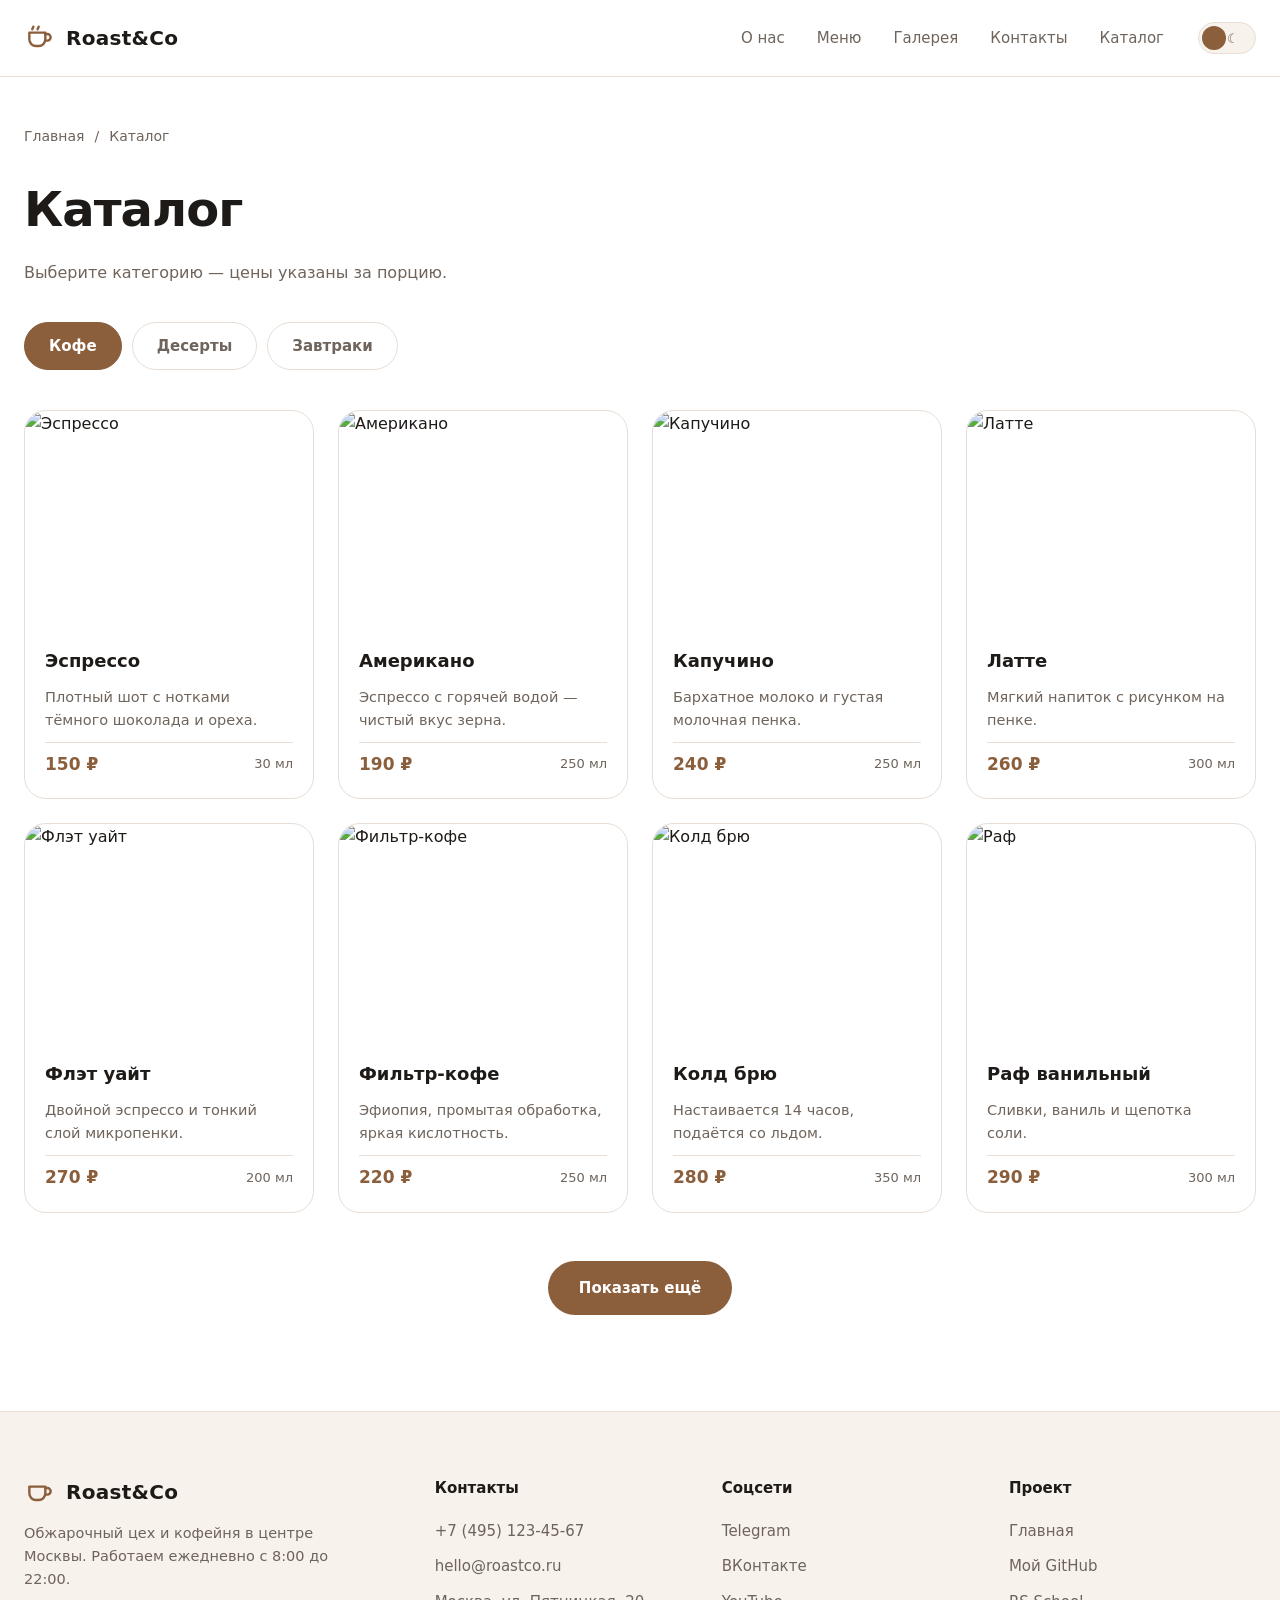
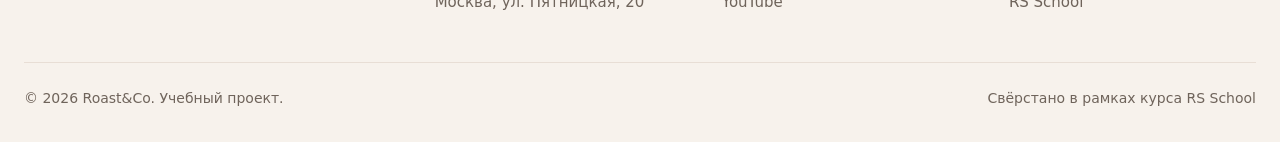
==== catalog.html @ 6091b31b "feat: add catalog" ====
<!DOCTYPE html>
<html lang="en">
<html lang="ru" data-theme="light">
<head>
  <meta charset="UTF-8">
  <meta name="viewport" content="width=device-width, initial-scale=1">
  <title>Каталог — Roast&amp;Co</title>
  <meta name="description" content="Каталог кофейни Roast&Co: кофе, десерты и завтраки.">
  <link rel="icon" type="image/svg+xml" href="images/favicon.svg">

  <script>
    (function () {
      try {
        var stored = localStorage.getItem('theme');
        var theme = stored || (window.matchMedia('(prefers-color-scheme: dark)').matches ? 'dark' : 'light');
        document.documentElement.setAttribute('data-theme', theme);
      } catch (e) {}
    })();
  </script>

  <link rel="stylesheet" href="style.css">
</head>
<body>
    <a class="skip-link" href="#main">Перейти к содержимому</a>
    <header class="header">
  <div class="container header__inner">
    <a class="logo" href="index.html" aria-label="Roast&Co — на главную">
      <svg class="logo__mark" viewBox="0 0 24 24" fill="none" stroke="currentColor"
           stroke-width="1.8" stroke-linecap="round" stroke-linejoin="round" aria-hidden="true">
        <path d="M4 8h12v5a5 5 0 0 1-5 5H9a5 5 0 0 1-5-5V8Z"/>
        <path d="M16 9h1.5a2.5 2.5 0 0 1 0 5H16"/>
        <path d="M7 3.5c0 .8-.8 1.2-.8 2M11 3.5c0 .8-.8 1.2-.8 2"/>
      </svg>
      <span class="logo__text">Roast&amp;Co</span>
    </a>

    <nav class="nav" aria-label="Основная навигация">
      <ul class="nav__list">
        <li><a class="nav__link" href="index.html#about">О нас</a></li>
        <li><a class="nav__link" href="index.html#menu">Меню</a></li>
        <li><a class="nav__link" href="index.html#gallery">Галерея</a></li>
        <li><a class="nav__link" href="index.html#contacts">Контакты</a></li>
        <li><a class="nav__link" href="catalog.html">Каталог</a></li>
      </ul>
    </nav>

    <button class="theme-toggle" type="button" data-theme-toggle aria-pressed="false" aria-label="Переключить тему">
      <span class="theme-toggle__icon" aria-hidden="true">☀</span>
      <span class="theme-toggle__icon" aria-hidden="true">☾</span>
      <span class="theme-toggle__thumb" aria-hidden="true"></span>
    </button>

    <button class="burger" type="button" aria-label="Открыть меню"
            aria-expanded="false" aria-controls="mobile-menu" data-burger>
      <span></span><span></span><span></span>
    </button>
  </div>
</header>

<main id="main" class="catalog">
  <div class="container">
    <nav class="breadcrumbs" aria-label="Хлебные крошки">
      <a href="index.html">Главная</a>
      <span aria-hidden="true">/</span>
      <span>Каталог</span>
    </nav>

    <h1 class="page-title">Каталог</h1>
    <p class="page-subtitle">Выберите категорию — цены указаны за порцию.</p>
    <div class="tabs" role="tablist" aria-label="Категории товаров">
      <button class="tab is-active" type="button" role="tab" aria-selected="true" data-category="coffee">Кофе</button>
      <button class="tab" type="button" role="tab" aria-selected="false" data-category="desserts">Десерты</button>
      <button class="tab" type="button" role="tab" aria-selected="false" data-category="breakfast">Завтраки</button>
    </div>
    <ul class="cards" data-cards>
      <li class="cards__item">
        <article class="card">
          <div class="card__media"><img src="https://placehold.co/600x450/8b5e3c/ffffff?text=Espresso" alt="Эспрессо" width="600" height="450"></div>
          <div class="card__body">
            <h2 class="card__title">Эспрессо</h2>
            <p class="card__text">Плотный шот с нотками тёмного шоколада и ореха.</p>
            <p class="card__meta"><span class="card__price">150 ₽</span><span class="card__tag">30 мл</span></p>
          </div>
        </article>
      </li>
      <li class="cards__item">
        <article class="card">
          <div class="card__media"><img src="https://placehold.co/600x450/6f4a2f/ffffff?text=Americano" alt="Американо" width="600" height="450"></div>
          <div class="card__body">
            <h2 class="card__title">Американо</h2>
            <p class="card__text">Эспрессо с горячей водой — чистый вкус зерна.</p>
            <p class="card__meta"><span class="card__price">190 ₽</span><span class="card__tag">250 мл</span></p>
          </div>
        </article>
      </li>
      <li class="cards__item">
        <article class="card">
          <div class="card__media"><img src="https://placehold.co/600x450/a97c50/ffffff?text=Cappuccino" alt="Капучино" width="600" height="450"></div>
          <div class="card__body">
            <h2 class="card__title">Капучино</h2>
            <p class="card__text">Бархатное молоко и густая молочная пенка.</p>
            <p class="card__meta"><span class="card__price">240 ₽</span><span class="card__tag">250 мл</span></p>
          </div>
        </article>
      </li>
      <li class="cards__item">
        <article class="card">
          <div class="card__media"><img src="https://placehold.co/600x450/5c4033/ffffff?text=Latte" alt="Латте" width="600" height="450"></div>
          <div class="card__body">
            <h2 class="card__title">Латте</h2>
            <p class="card__text">Мягкий напиток с рисунком на пенке.</p>
            <p class="card__meta"><span class="card__price">260 ₽</span><span class="card__tag">300 мл</span></p>
          </div>
        </article>
      </li>
      <li class="cards__item">
        <article class="card">
          <div class="card__media"><img src="https://placehold.co/600x450/c98b5e/ffffff?text=Flat+White" alt="Флэт уайт" width="600" height="450"></div>
          <div class="card__body">
            <h2 class="card__title">Флэт уайт</h2>
            <p class="card__text">Двойной эспрессо и тонкий слой микропенки.</p>
            <p class="card__meta"><span class="card__price">270 ₽</span><span class="card__tag">200 мл</span></p>
          </div>
        </article>
      </li>
      <li class="cards__item">
        <article class="card">
          <div class="card__media"><img src="https://placehold.co/600x450/7b4b2a/ffffff?text=Filter" alt="Фильтр-кофе" width="600" height="450"></div>
          <div class="card__body">
            <h2 class="card__title">Фильтр-кофе</h2>
            <p class="card__text">Эфиопия, промытая обработка, яркая кислотность.</p>
            <p class="card__meta"><span class="card__price">220 ₽</span><span class="card__tag">250 мл</span></p>
          </div>
        </article>
      </li>
      <li class="cards__item">
        <article class="card">
          <div class="card__media"><img src="https://placehold.co/600x450/4a3427/ffffff?text=Cold+Brew" alt="Колд брю" width="600" height="450"></div>
          <div class="card__body">
            <h2 class="card__title">Колд брю</h2>
            <p class="card__text">Настаивается 14 часов, подаётся со льдом.</p>
            <p class="card__meta"><span class="card__price">280 ₽</span><span class="card__tag">350 мл</span></p>
          </div>
        </article>
      </li>
      <li class="cards__item">
        <article class="card">
          <div class="card__media"><img src="https://placehold.co/600x450/b08968/ffffff?text=Raf" alt="Раф" width="600" height="450"></div>
          <div class="card__body">
            <h2 class="card__title">Раф ванильный</h2>
            <p class="card__text">Сливки, ваниль и щепотка соли.</p>
            <p class="card__meta"><span class="card__price">290 ₽</span><span class="card__tag">300 мл</span></p>
          </div>
        </article>
      </li>
      <li class="cards__item is-hidden">
        <article class="card">
          <div class="card__media"><img src="https://placehold.co/600x450/6b4226/ffffff?text=Mocha" alt="Мокка" width="600" height="450"></div>
          <div class="card__body">
            <h2 class="card__title">Мокка</h2>
            <p class="card__text">Эспрессо, шоколад и молоко.</p>
            <p class="card__meta"><span class="card__price">300 ₽</span><span class="card__tag">350 мл</span></p>
          </div>
        </article>
      </li>
      <li class="cards__item is-hidden">
        <article class="card">
          <div class="card__media"><img src="https://placehold.co/600x450/916a45/ffffff?text=Cocoa" alt="Какао" width="600" height="450"></div>
          <div class="card__body">
            <h2 class="card__title">Какао на молоке</h2>
            <p class="card__text">Бельгийский шоколад и взбитое молоко.</p>
            <p class="card__meta"><span class="card__price">230 ₽</span><span class="card__tag">300 мл</span></p>
          </div>
        </article>
      </li>
      <li class="cards__item is-hidden">
        <article class="card">
          <div class="card__media"><img src="https://placehold.co/600x450/3f2d21/ffffff?text=Espresso+Tonic" alt="Эспрессо-тоник" width="600" height="450"></div>
          <div class="card__body">
            <h2 class="card__title">Эспрессо-тоник</h2>
            <p class="card__text">Освежающий напиток с цитрусом и тоником.</p>
            <p class="card__meta"><span class="card__price">290 ₽</span><span class="card__tag">350 мл</span></p>
          </div>
        </article>
      </li>
      <li class="cards__item is-hidden">
        <article class="card">
          <div class="card__media"><img src="https://placehold.co/600x450/8d6a4f/ffffff?text=Bean+250g" alt="Зерно на 250 г" width="600" height="450"></div>
          <div class="card__body">
            <h2 class="card__title">Зерно в зёрнах, 250 г</h2>
            <p class="card__text">Бленд для эспрессо: Бразилия + Колумбия.</p>
            <p class="card__meta"><span class="card__price">750 ₽</span><span class="card__tag">250 г</span></p>
          </div>
        </article>
      </li>
    </ul>

    <div class="cards__more">
      <button class="btn btn--primary" type="button" data-show-more>Показать ещё</button>
    </div>
  </div>
</main>
<footer class="footer" id="contacts">
  <div class="container">
    <div class="footer__grid">
      <div class="footer__col">
        <a class="logo logo--footer" href="index.html">
          <svg class="logo__mark" viewBox="0 0 24 24" fill="none" stroke="currentColor"
               stroke-width="1.8" stroke-linecap="round" stroke-linejoin="round" aria-hidden="true">
            <path d="M4 8h12v5a5 5 0 0 1-5 5H9a5 5 0 0 1-5-5V8Z"/>
            <path d="M16 9h1.5a2.5 2.5 0 0 1 0 5H16"/>
          </svg>
          <span class="logo__text">Roast&amp;Co</span>
        </a>
        <p class="footer__text">Обжарочный цех и кофейня в центре Москвы. Работаем ежедневно с 8:00 до 22:00.</p>
      </div>

      <div class="footer__col">
        <h2 class="footer__title">Контакты</h2>
        <ul class="footer__list">
          <li><a class="footer__link" href="tel:+74951234567">+7 (495) 123-45-67</a></li>
          <li><a class="footer__link" href="mailto:hello@roastco.ru">hello@roastco.ru</a></li>
          <li>
            <a class="footer__link" target="_blank" rel="noopener noreferrer"
               href="https://yandex.ru/maps/?text=Москва,%20ул.%20Пятницкая,%2020">
              Москва, ул. Пятницкая, 20
            </a>
          </li>
        </ul>
      </div>

      <div class="footer__col">
        <h2 class="footer__title">Соцсети</h2>
        <ul class="footer__list">
          <li><a class="footer__link" target="_blank" rel="noopener noreferrer" href="https://t.me/">Telegram</a></li>
          <li><a class="footer__link" target="_blank" rel="noopener noreferrer" href="https://vk.com/">ВКонтакте</a></li>
          <li><a class="footer__link" target="_blank" rel="noopener noreferrer" href="https://www.youtube.com/">YouTube</a></li>
        </ul>
      </div>

      <div class="footer__col">
        <h2 class="footer__title">Проект</h2>
        <ul class="footer__list">
          <li><a class="footer__link" href="index.html">Главная</a></li>
          <li><a class="footer__link" target="_blank" rel="noopener noreferrer" href="https://github.com/">Мой GitHub</a></li>
          <li><a class="footer__link" target="_blank" rel="noopener noreferrer" href="https://rs.school/">RS School</a></li>
        </ul>
      </div>
    </div>

    <div class="footer__bottom">
      <p>© 2026 Roast&amp;Co. Учебный проект.</p>
      <p>Свёрстано в рамках курса RS School</p>
    </div>
  </div>
</footer>

<script src="theme.js" defer></script>
<script src="main.js" defer></script>    
</body>
</html>
---- style.css ----
:root {
  color-scheme: light;
  --bg: #ffffff;
  --bg-soft: #f7f2ec;
  --surface: #ffffff;
  --text: #1e1a17;
  --text-muted: #6f645b;
  --accent: #8b5e3c;
  --accent-hover: #714a2e;
  --accent-contrast: #ffffff;
  --border: #e8ded5;
  --shadow: 0 12px 32px rgba(30, 26, 23, 0.08);
  --header-bg: rgba(255, 255, 255, 0.85);
}
[data-theme='dark'] {
  color-scheme: dark;
  --bg: #131010;
  --bg-soft: #1b1614;
  --surface: #1f1a17;
  --text: #f3ede7;
  --text-muted: #a99c91;
  --accent: #d9a066;
  --accent-hover: #e9b57f;
  --accent-contrast: #221a12;
  --border: #302823;
  --shadow: 0 12px 32px rgba(0, 0, 0, 0.45);
  --header-bg: rgba(19, 16, 16, 0.85);
}
*,
*::before,
*::after { box-sizing: border-box; }

html {
  scroll-behavior: smooth;
  scroll-padding-top: 96px; /* чтобы sticky-header не перекрывал якоря */
}

body {
  margin: 0;
  min-height: 100vh;
  font-family: 'Inter', 'Segoe UI', system-ui, -apple-system, 'Helvetica Neue', sans-serif;
  font-size: 16px;
  line-height: 1.6;
  background-color: var(--bg);
  color: var(--text);
  overflow-x: hidden;
  transition: background-color 0.3s ease, color 0.3s ease;
}

img { display: block; max-width: 100%; height: auto; }
ul { margin: 0; padding: 0; list-style: none; }
h1, h2, h3, p { margin: 0; }
a { color: inherit; text-decoration: none; }
button { font: inherit; color: inherit; }

:focus-visible {
  outline: 2px solid var(--accent);
  outline-offset: 3px;
  border-radius: 6px;
}

.container {
  width: 100%;
  max-width: 1280px;
  margin-inline: auto;
  padding-inline: 24px;
}

.skip-link {
  position: absolute;
  left: -9999px;
  top: 0;
  z-index: 999;
  padding: 12px 18px;
  background: var(--accent);
  color: var(--accent-contrast);
  border-radius: 8px;
}
.skip-link:focus { left: 16px; top: 16px; }
.btn {
  display: inline-flex;
  align-items: center;
  justify-content: center;
  gap: 8px;
  padding: 14px 30px;
  border: 1px solid transparent;
  border-radius: 999px;
  font-weight: 600;
  font-size: 15px;
  cursor: pointer;
  white-space: nowrap;
  transition: background-color .25s ease, color .25s ease,
              border-color .25s ease, transform .25s ease;
}
.btn--primary {
  background-color: var(--accent);
  color: var(--accent-contrast);
}
.btn--primary:hover {
  background-color: var(--accent-hover);
  transform: translateY(-2px);
}
.btn--ghost {
  border-color: var(--border);
  color: var(--text);
}
.btn--ghost:hover {
  border-color: var(--accent);
  color: var(--accent);
  transform: translateY(-2px);
}
.header {
  position: sticky;
  top: 0;
  z-index: 100;
  background-color: var(--header-bg);
  backdrop-filter: blur(12px);
  -webkit-backdrop-filter: blur(12px);
  border-bottom: 1px solid var(--border);
  transition: background-color .3s ease, border-color .3s ease;
}

.header__inner {
  display: flex;
  align-items: center;
  gap: 20px;
  min-height: 76px;
}

.logo {
  display: inline-flex;
  align-items: center;
  gap: 10px;
  font-weight: 800;
  font-size: 20px;
  letter-spacing: .3px;
  flex-shrink: 0;
}
.logo__mark { width: 32px; height: 32px; color: var(--accent); }
.logo--footer { margin-bottom: 14px; }

.nav { margin-left: auto; }
.nav__list { display: flex; gap: 4px; }
.nav__link {
  display: inline-block;
  padding: 8px 14px;
  border-radius: 10px;
  font-size: 15px;
  color: var(--text-muted);
  transition: color .2s ease, background-color .2s ease;
}
.nav__link:hover {
  color: var(--text);
  background-color: var(--bg-soft);
}
.theme-toggle {
  position: relative;
  width: 58px;
  height: 32px;
  flex-shrink: 0;
  padding: 0;
  border: 1px solid var(--border);
  border-radius: 999px;
  background-color: var(--bg-soft);
  cursor: pointer;
  transition: background-color .3s ease, border-color .3s ease;
}
.theme-toggle__icon {
  position: absolute;
  top: 50%;
  transform: translateY(-50%);
  font-size: 13px;
  line-height: 1;
  color: var(--text-muted);
  pointer-events: none;
  transition: color .3s ease;
}
.theme-toggle__icon:first-of-type { left: 9px; }
.theme-toggle__icon:last-of-type  { right: 9px; }

.theme-toggle__thumb {
  position: absolute;
  top: 3px;
  left: 3px;
  width: 24px;
  height: 24px;
  border-radius: 50%;
  background-color: var(--accent);
  transition: transform .3s ease, background-color .3s ease;
}
[data-theme='dark'] .theme-toggle__thumb { transform: translateX(26px); }
.burger {
  display: none;
  position: relative;
  width: 44px;
  height: 44px;
  flex-shrink: 0;
  padding: 0;
  border: 1px solid var(--border);
  border-radius: 12px;
  background: transparent;
  cursor: pointer;
  transition: border-color .25s ease;
}
.burger:hover { border-color: var(--accent); }
.burger span {
  position: absolute;
  left: 50%;
  width: 20px;
  height: 2px;
  border-radius: 2px;
  background-color: var(--text);
  transform: translateX(-50%);
  transition: transform .3s ease, opacity .3s ease, background-color .3s ease;
}
.burger span:nth-child(1) { top: 15px; }
.burger span:nth-child(2) { top: 21px; }
.burger span:nth-child(3) { top: 27px; }
.hero {
  padding: 72px 0 88px;
  background: linear-gradient(180deg, var(--bg-soft) 0%, var(--bg) 100%);
  transition: background .3s ease;
}
.hero__inner {
  display: grid;
  grid-template-columns: 1.05fr 0.95fr;
  gap: 56px;
  align-items: center;
}
.hero__eyebrow {
  margin-bottom: 18px;
  font-size: 12px;
  font-weight: 700;
  letter-spacing: .16em;
  text-transform: uppercase;
  color: var(--accent);
}
.hero__title {
  font-size: clamp(32px, 4.2vw, 58px);
  line-height: 1.08;
  font-weight: 800;
  letter-spacing: -.02em;
}
.hero__text {
  max-width: 52ch;
  margin-top: 20px;
  font-size: 17px;
  color: var(--text-muted);
}
.hero__actions {
  display: flex;
  flex-wrap: wrap;
  gap: 14px;
  margin-top: 32px;
}
.hero__stats {
  display: flex;
  flex-wrap: wrap;
  gap: 40px;
  margin-top: 44px;
  padding-top: 28px;
  border-top: 1px solid var(--border);
}
.hero__stat { display: flex; flex-direction: column; }
.hero__stat strong { font-size: 26px; font-weight: 800; color: var(--accent); }
.hero__stat span { font-size: 14px; color: var(--text-muted); }

.hero__media img {
  width: 100%;
  aspect-ratio: 1 / 1;
  object-fit: cover;
  border-radius: 28px;
  box-shadow: var(--shadow);
}
.section { padding: 88px 0; }
.section--soft {
  background-color: var(--bg-soft);
  transition: background-color .3s ease;
}
.section__head { max-width: 640px; margin-bottom: 44px; }
.section__title {
  font-size: clamp(26px, 3vw, 40px);
  font-weight: 800;
  line-height: 1.15;
  letter-spacing: -.01em;
}
.section__subtitle { margin-top: 14px; color: var(--text-muted); }
.features {
  display: grid;
  grid-template-columns: repeat(4, 1fr);
  gap: 24px;
}
.feature {
  padding: 28px 24px;
  background-color: var(--surface);
  border: 1px solid var(--border);
  border-radius: 20px;
  transition: transform .3s ease, border-color .3s ease,
              box-shadow .3s ease, background-color .3s ease;
}
.feature:hover {
  transform: translateY(-4px);
  border-color: var(--accent);
  box-shadow: var(--shadow);
}
.feature__icon {
  display: inline-grid;
  place-items: center;
  width: 48px;
  height: 48px;
  margin-bottom: 18px;
  font-size: 22px;
  border-radius: 14px;
  background-color: var(--bg-soft);
}
.feature__title { font-size: 18px; font-weight: 700; margin-bottom: 8px; }
.feature__text { font-size: 15px; color: var(--text-muted); }

/* --- Галерея --- */
.gallery {
  display: grid;
  grid-template-columns: repeat(4, 1fr);
  gap: 16px;
}
.gallery__item {
  overflow: hidden;
  border-radius: 18px;
}
.gallery__item img {
  width: 100%;
  aspect-ratio: 1 / 1;
  object-fit: cover;
  transition: transform .4s ease;
}
.gallery__item:hover img { transform: scale(1.06); }
.slider {
  --per-view: 3;
  --index: 0;
}
.slider__viewport {
  overflow: hidden;
  margin-inline: -12px; /* компенсируем padding у слайдов */
}
.slider__track {
  display: flex;
  transform: translateX(calc(var(--index) * -100% / var(--per-view)));
  transition: transform .5s cubic-bezier(.4, 0, .2, 1);
}
.slide {
  flex: 0 0 calc(100% / var(--per-view));
  min-width: 0;
  padding-inline: 12px;
}

.slider__controls {
  display: flex;
  align-items: center;
  justify-content: center;
  gap: 20px;
  margin-top: 36px;
}
.slider__arrow {
  display: grid;
  place-items: center;
  width: 48px;
  height: 48px;
  padding: 0;
  font-size: 24px;
  line-height: 1;
  color: var(--text);
  background-color: var(--surface);
  border: 1px solid var(--border);
  border-radius: 50%;
  cursor: pointer;
  transition: background-color .25s ease, color .25s ease,
              border-color .25s ease, transform .25s ease;
}
.slider__arrow:hover {
  background-color: var(--accent);
  border-color: var(--accent);
  color: var(--accent-contrast);
  transform: scale(1.06);
}
.slider__dots { display: flex; gap: 10px; }
.slider__dot {
  width: 10px;
  height: 10px;
  padding: 0;
  border: none;
  border-radius: 999px;
  background-color: var(--border);
  cursor: pointer;
  transition: width .25s ease, background-color .25s ease;
}
.slider__dot:hover { background-color: var(--text-muted); }
.slider__dot.is-active {
  width: 28px;
  background-color: var(--accent);
}
.card {
  display: flex;
  flex-direction: column;
  height: 100%;
  overflow: hidden;
  background-color: var(--surface);
  border: 1px solid var(--border);
  border-radius: 22px;
  transition: transform .3s ease, box-shadow .3s ease,
              border-color .3s ease, background-color .3s ease;
}
.card:hover {
  transform: translateY(-6px);
  border-color: var(--accent);
  box-shadow: var(--shadow);
}
.card__media { overflow: hidden; }
.card__media img {
  width: 100%;
  aspect-ratio: 4 / 3;
  object-fit: cover;
  transition: transform .4s ease;
}
.card:hover .card__media img { transform: scale(1.05); }

.card__body {
  display: flex;
  flex: 1;
  flex-direction: column;
  gap: 10px;
  padding: 20px;
}
.card__title { font-size: 18px; font-weight: 700; }
.card__text {
  flex: 1;
  font-size: 14.5px;
  color: var(--text-muted);
}
.card__meta {
  display: flex;
  align-items: center;
  justify-content: space-between;
  gap: 12px;
  padding-top: 8px;
  border-top: 1px solid var(--border);
  font-weight: 700;
}
.card__price { color: var(--accent); font-size: 17px; }
.card__tag { font-size: 13px; font-weight: 500; color: var(--text-muted); }
.catalog { padding: 48px 0 96px; }

.breadcrumbs {
  display: flex;
  gap: 10px;
  margin-bottom: 24px;
  font-size: 14px;
  color: var(--text-muted);
}
.breadcrumbs a { transition: color .2s ease; }
.breadcrumbs a:hover { color: var(--accent); }

.page-title {
  font-size: clamp(30px, 4vw, 48px);
  font-weight: 800;
  letter-spacing: -.02em;
}
.page-subtitle {
  margin-top: 12px;
  color: var(--text-muted);
}

.tabs {
  display: flex;
  flex-wrap: wrap;
  gap: 10px;
  margin: 36px 0 40px;
}
.tab {
  padding: 11px 24px;
  font-weight: 600;
  font-size: 15px;
  color: var(--text-muted);
  background: transparent;
  border: 1px solid var(--border);
  border-radius: 999px;
  cursor: pointer;
  transition: background-color .25s ease, color .25s ease,
              border-color .25s ease, transform .25s ease;
}
.tab:hover {
  color: var(--text);
  border-color: var(--accent);
  transform: translateY(-2px);
}
.tab.is-active {
  background-color: var(--accent);
  border-color: var(--accent);
  color: var(--accent-contrast);
}

.cards {
  display: grid;
  grid-template-columns: repeat(4, 1fr);
  gap: 24px;
}
.cards__item.is-hidden { display: none; }

.cards__more {
  display: flex;
  justify-content: center;
  margin-top: 48px;
}
.footer {
  padding: 64px 0 32px;
  background-color: var(--bg-soft);
  border-top: 1px solid var(--border);
  transition: background-color .3s ease, border-color .3s ease;
}
.footer__grid {
  display: grid;
  grid-template-columns: 1.5fr 1fr 1fr 1fr;
  gap: 40px;
}
.footer__text {
  max-width: 34ch;
  font-size: 14.5px;
  color: var(--text-muted);
}
.footer__title {
  margin-bottom: 18px;
  font-size: 15px;
  font-weight: 700;
}
.footer__list li + li { margin-top: 10px; }
.footer__link {
  font-size: 15px;
  color: var(--text-muted);
  transition: color .2s ease;
}
.footer__link:hover { color: var(--accent); }

.footer__bottom {
  display: flex;
  flex-wrap: wrap;
  justify-content: space-between;
  gap: 12px;
  margin-top: 48px;
  padding-top: 24px;
  border-top: 1px solid var(--border);
  font-size: 14px;
  color: var(--text-muted);
}
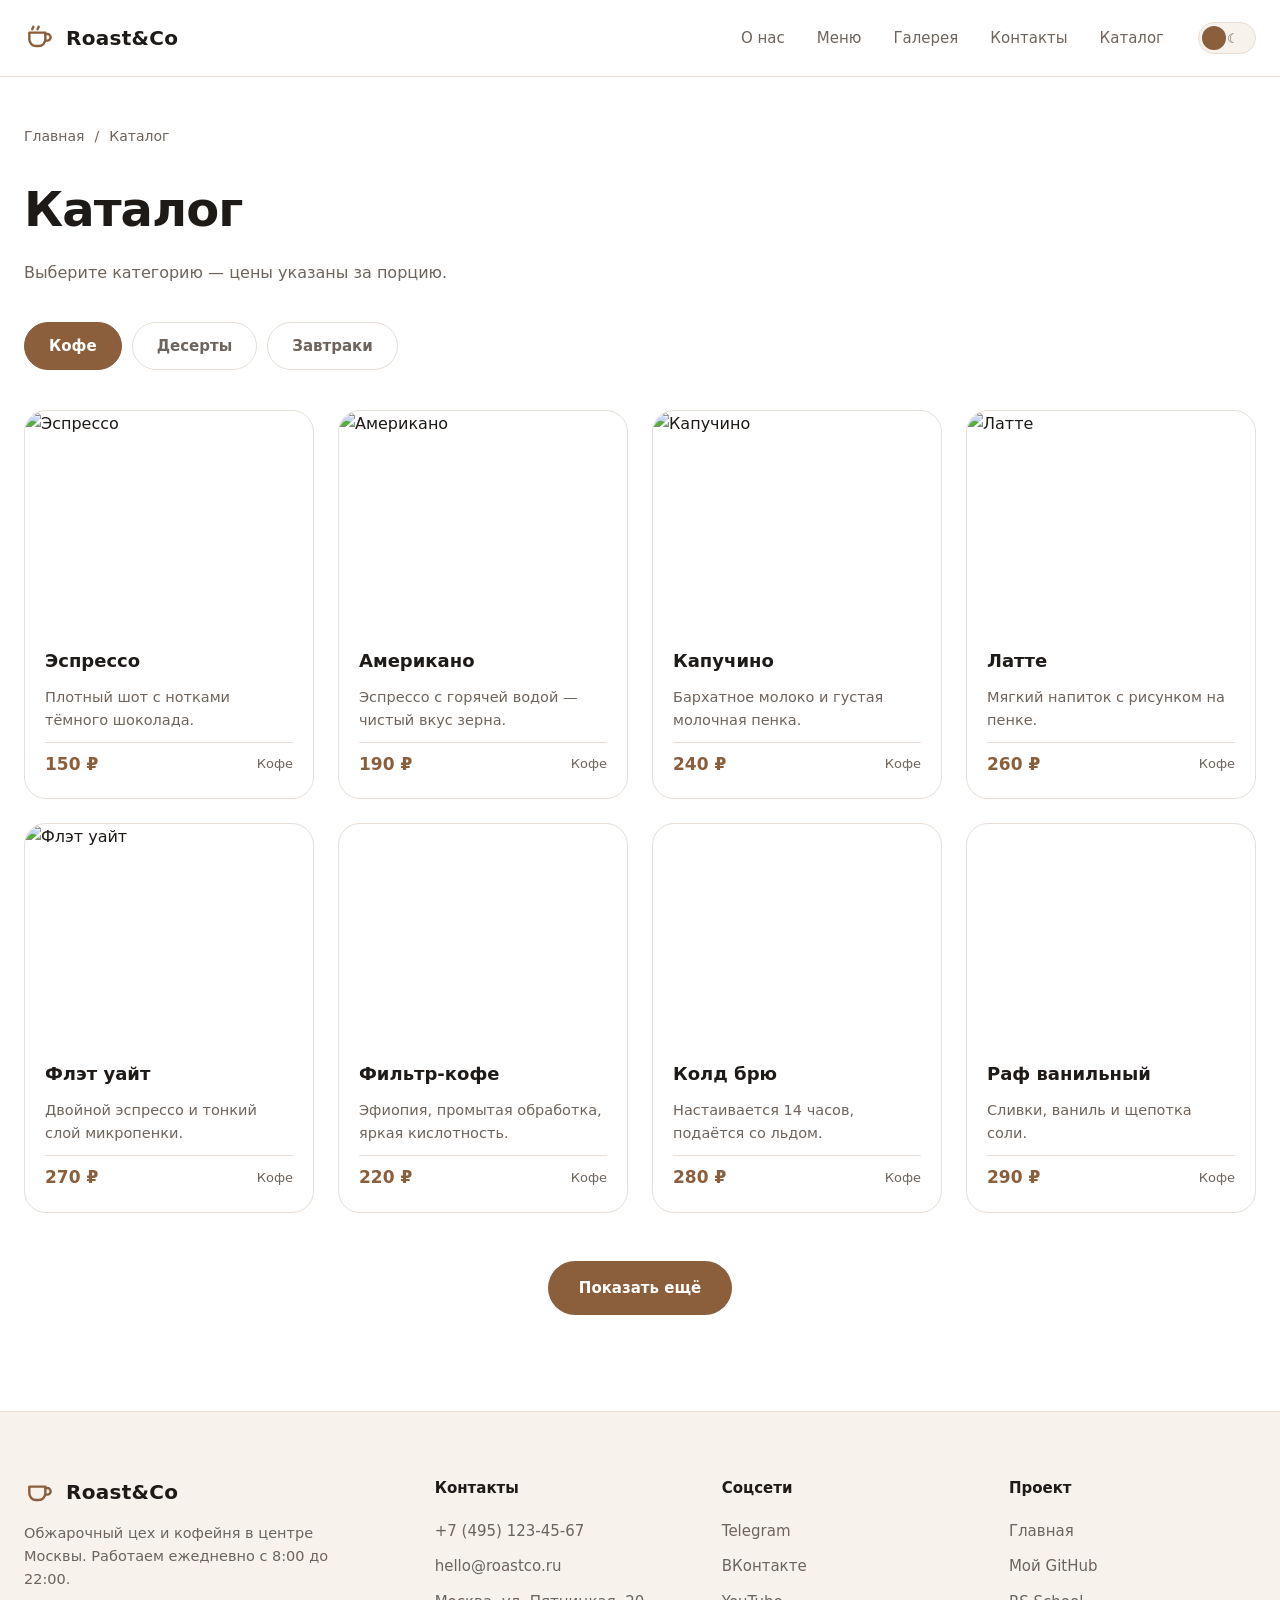
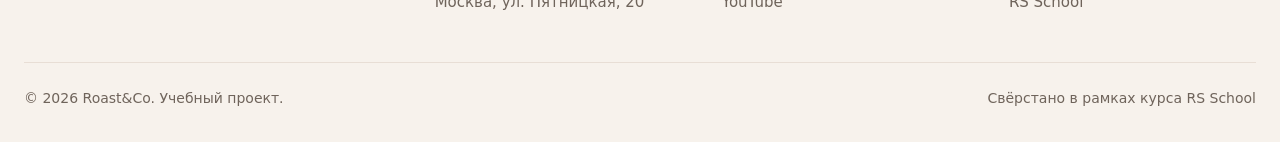
==== commit 83f683bb: "feat: modify css" ====
--- a/catalog.html
+++ b/catalog.html
@@ -1,5 +1,4 @@
 <!DOCTYPE html>
-<html lang="en">
 <html lang="ru" data-theme="light">
 <head>
   <meta charset="UTF-8">
@@ -21,8 +20,8 @@
   <link rel="stylesheet" href="style.css">
 </head>
 <body>
-    <a class="skip-link" href="#main">Перейти к содержимому</a>
-    <header class="header">
+<a class="skip-link" href="#main">Перейти к содержимому</a>
+<header class="header">
   <div class="container header__inner">
     <a class="logo" href="index.html" aria-label="Roast&Co — на главную">
       <svg class="logo__mark" viewBox="0 0 24 24" fill="none" stroke="currentColor"
@@ -67,136 +66,16 @@
 
     <h1 class="page-title">Каталог</h1>
     <p class="page-subtitle">Выберите категорию — цены указаны за порцию.</p>
-    <div class="tabs" role="tablist" aria-label="Категории товаров">
-      <button class="tab is-active" type="button" role="tab" aria-selected="true" data-category="coffee">Кофе</button>
-      <button class="tab" type="button" role="tab" aria-selected="false" data-category="desserts">Десерты</button>
-      <button class="tab" type="button" role="tab" aria-selected="false" data-category="breakfast">Завтраки</button>
+
+    <div class="tabs" role="group" aria-label="Категории товаров">
+      <button class="tab is-active" type="button" aria-pressed="true"  data-category="coffee">Кофе</button>
+      <button class="tab"           type="button" aria-pressed="false" data-category="desserts">Десерты</button>
+      <button class="tab"           type="button" aria-pressed="false" data-category="breakfast">Завтраки</button>
     </div>
-    <ul class="cards" data-cards>
-      <li class="cards__item">
-        <article class="card">
-          <div class="card__media"><img src="https://placehold.co/600x450/8b5e3c/ffffff?text=Espresso" alt="Эспрессо" width="600" height="450"></div>
-          <div class="card__body">
-            <h2 class="card__title">Эспрессо</h2>
-            <p class="card__text">Плотный шот с нотками тёмного шоколада и ореха.</p>
-            <p class="card__meta"><span class="card__price">150 ₽</span><span class="card__tag">30 мл</span></p>
-          </div>
-        </article>
-      </li>
-      <li class="cards__item">
-        <article class="card">
-          <div class="card__media"><img src="https://placehold.co/600x450/6f4a2f/ffffff?text=Americano" alt="Американо" width="600" height="450"></div>
-          <div class="card__body">
-            <h2 class="card__title">Американо</h2>
-            <p class="card__text">Эспрессо с горячей водой — чистый вкус зерна.</p>
-            <p class="card__meta"><span class="card__price">190 ₽</span><span class="card__tag">250 мл</span></p>
-          </div>
-        </article>
-      </li>
-      <li class="cards__item">
-        <article class="card">
-          <div class="card__media"><img src="https://placehold.co/600x450/a97c50/ffffff?text=Cappuccino" alt="Капучино" width="600" height="450"></div>
-          <div class="card__body">
-            <h2 class="card__title">Капучино</h2>
-            <p class="card__text">Бархатное молоко и густая молочная пенка.</p>
-            <p class="card__meta"><span class="card__price">240 ₽</span><span class="card__tag">250 мл</span></p>
-          </div>
-        </article>
-      </li>
-      <li class="cards__item">
-        <article class="card">
-          <div class="card__media"><img src="https://placehold.co/600x450/5c4033/ffffff?text=Latte" alt="Латте" width="600" height="450"></div>
-          <div class="card__body">
-            <h2 class="card__title">Латте</h2>
-            <p class="card__text">Мягкий напиток с рисунком на пенке.</p>
-            <p class="card__meta"><span class="card__price">260 ₽</span><span class="card__tag">300 мл</span></p>
-          </div>
-        </article>
-      </li>
-      <li class="cards__item">
-        <article class="card">
-          <div class="card__media"><img src="https://placehold.co/600x450/c98b5e/ffffff?text=Flat+White" alt="Флэт уайт" width="600" height="450"></div>
-          <div class="card__body">
-            <h2 class="card__title">Флэт уайт</h2>
-            <p class="card__text">Двойной эспрессо и тонкий слой микропенки.</p>
-            <p class="card__meta"><span class="card__price">270 ₽</span><span class="card__tag">200 мл</span></p>
-          </div>
-        </article>
-      </li>
-      <li class="cards__item">
-        <article class="card">
-          <div class="card__media"><img src="https://placehold.co/600x450/7b4b2a/ffffff?text=Filter" alt="Фильтр-кофе" width="600" height="450"></div>
-          <div class="card__body">
-            <h2 class="card__title">Фильтр-кофе</h2>
-            <p class="card__text">Эфиопия, промытая обработка, яркая кислотность.</p>
-            <p class="card__meta"><span class="card__price">220 ₽</span><span class="card__tag">250 мл</span></p>
-          </div>
-        </article>
-      </li>
-      <li class="cards__item">
-        <article class="card">
-          <div class="card__media"><img src="https://placehold.co/600x450/4a3427/ffffff?text=Cold+Brew" alt="Колд брю" width="600" height="450"></div>
-          <div class="card__body">
-            <h2 class="card__title">Колд брю</h2>
-            <p class="card__text">Настаивается 14 часов, подаётся со льдом.</p>
-            <p class="card__meta"><span class="card__price">280 ₽</span><span class="card__tag">350 мл</span></p>
-          </div>
-        </article>
-      </li>
-      <li class="cards__item">
-        <article class="card">
-          <div class="card__media"><img src="https://placehold.co/600x450/b08968/ffffff?text=Raf" alt="Раф" width="600" height="450"></div>
-          <div class="card__body">
-            <h2 class="card__title">Раф ванильный</h2>
-            <p class="card__text">Сливки, ваниль и щепотка соли.</p>
-            <p class="card__meta"><span class="card__price">290 ₽</span><span class="card__tag">300 мл</span></p>
-          </div>
-        </article>
-      </li>
-      <li class="cards__item is-hidden">
-        <article class="card">
-          <div class="card__media"><img src="https://placehold.co/600x450/6b4226/ffffff?text=Mocha" alt="Мокка" width="600" height="450"></div>
-          <div class="card__body">
-            <h2 class="card__title">Мокка</h2>
-            <p class="card__text">Эспрессо, шоколад и молоко.</p>
-            <p class="card__meta"><span class="card__price">300 ₽</span><span class="card__tag">350 мл</span></p>
-          </div>
-        </article>
-      </li>
-      <li class="cards__item is-hidden">
-        <article class="card">
-          <div class="card__media"><img src="https://placehold.co/600x450/916a45/ffffff?text=Cocoa" alt="Какао" width="600" height="450"></div>
-          <div class="card__body">
-            <h2 class="card__title">Какао на молоке</h2>
-            <p class="card__text">Бельгийский шоколад и взбитое молоко.</p>
-            <p class="card__meta"><span class="card__price">230 ₽</span><span class="card__tag">300 мл</span></p>
-          </div>
-        </article>
-      </li>
-      <li class="cards__item is-hidden">
-        <article class="card">
-          <div class="card__media"><img src="https://placehold.co/600x450/3f2d21/ffffff?text=Espresso+Tonic" alt="Эспрессо-тоник" width="600" height="450"></div>
-          <div class="card__body">
-            <h2 class="card__title">Эспрессо-тоник</h2>
-            <p class="card__text">Освежающий напиток с цитрусом и тоником.</p>
-            <p class="card__meta"><span class="card__price">290 ₽</span><span class="card__tag">350 мл</span></p>
-          </div>
-        </article>
-      </li>
-      <li class="cards__item is-hidden">
-        <article class="card">
-          <div class="card__media"><img src="https://placehold.co/600x450/8d6a4f/ffffff?text=Bean+250g" alt="Зерно на 250 г" width="600" height="450"></div>
-          <div class="card__body">
-            <h2 class="card__title">Зерно в зёрнах, 250 г</h2>
-            <p class="card__text">Бленд для эспрессо: Бразилия + Колумбия.</p>
-            <p class="card__meta"><span class="card__price">750 ₽</span><span class="card__tag">250 г</span></p>
-          </div>
-        </article>
-      </li>
-    </ul>
+    <ul class="cards" data-cards></ul>
 
     <div class="cards__more">
-      <button class="btn btn--primary" type="button" data-show-more>Показать ещё</button>
+      <button class="btn btn--primary" type="button" data-show-more hidden>Показать ещё</button>
     </div>
   </div>
 </main>
@@ -214,21 +93,15 @@
         </a>
         <p class="footer__text">Обжарочный цех и кофейня в центре Москвы. Работаем ежедневно с 8:00 до 22:00.</p>
       </div>
-
       <div class="footer__col">
         <h2 class="footer__title">Контакты</h2>
         <ul class="footer__list">
           <li><a class="footer__link" href="tel:+74951234567">+7 (495) 123-45-67</a></li>
           <li><a class="footer__link" href="mailto:hello@roastco.ru">hello@roastco.ru</a></li>
-          <li>
-            <a class="footer__link" target="_blank" rel="noopener noreferrer"
-               href="https://yandex.ru/maps/?text=Москва,%20ул.%20Пятницкая,%2020">
-              Москва, ул. Пятницкая, 20
-            </a>
-          </li>
+          <li><a class="footer__link" target="_blank" rel="noopener noreferrer"
+                 href="https://yandex.ru/maps/?text=Москва,%20ул.%20Пятницкая,%2020">Москва, ул. Пятницкая, 20</a></li>
         </ul>
       </div>
-
       <div class="footer__col">
         <h2 class="footer__title">Соцсети</h2>
         <ul class="footer__list">
@@ -237,7 +110,6 @@
           <li><a class="footer__link" target="_blank" rel="noopener noreferrer" href="https://www.youtube.com/">YouTube</a></li>
         </ul>
       </div>
-
       <div class="footer__col">
         <h2 class="footer__title">Проект</h2>
         <ul class="footer__list">
@@ -247,14 +119,36 @@
         </ul>
       </div>
     </div>
-
     <div class="footer__bottom">
       <p>© 2026 Roast&amp;Co. Учебный проект.</p>
       <p>Свёрстано в рамках курса RS School</p>
     </div>
   </div>
 </footer>
-
+<div class="modal" data-modal>
+  <div class="modal__backdrop" data-modal-close></div>
+  <div class="modal__dialog" role="dialog" aria-modal="true" aria-labelledby="modal-title">
+    <button class="modal__close" type="button" aria-label="Закрыть" data-modal-close>
+      <svg viewBox="0 0 24 24" width="20" height="20" fill="none"
+           stroke="currentColor" stroke-width="2" stroke-linecap="round">
+        <path d="M6 6l12 12M18 6L6 18"/>
+      </svg>
+    </button>
+    <div class="modal__media">
+      <img data-modal-image src="" alt="" width="600" height="450">
+    </div>
+    <div class="modal__content">
+      <h2 class="modal__title" id="modal-title" data-modal-title></h2>
+      <p class="modal__text" data-modal-description></p>
+      <div class="modal__params" data-modal-params></div>
+      <div class="modal__footer">
+        <p class="modal__price-label">Итого: <strong class="modal__price" data-modal-price></strong></p>
+        <button class="btn btn--primary" type="button">В корзину</button>
+      </div>
+    </div>
+  </div>
+</div>
+<script src="data.js" defer></script>
 <script src="theme.js" defer></script>
 <script src="main.js" defer></script>    
 </body>
--- a/style.css
+++ b/style.css
@@ -548,4 +548,328 @@
   border-top: 1px solid var(--border);
   font-size: 14px;
   color: var(--text-muted);
-}+}
+@media (max-width: 1200px) {
+  .cards { grid-template-columns: repeat(3, 1fr); }
+  .features { grid-template-columns: repeat(2, 1fr); }
+}
+
+@media (max-width: 1024px) {
+  .slider { --per-view: 2; }
+  .hero__inner { gap: 40px; }
+  .footer__grid { grid-template-columns: repeat(2, 1fr); gap: 32px; }
+}
+
+@media (max-width: 900px) {
+  .hero { padding: 56px 0 64px; }
+  .hero__inner { grid-template-columns: 1fr; gap: 36px; }
+  .hero__media { order: -1; }
+  .hero__media img { aspect-ratio: 16 / 10; }
+  .hero__stats { gap: 28px; margin-top: 32px; }
+
+  .section { padding: 64px 0; }
+  .section__head { margin-bottom: 32px; }
+
+  .gallery { grid-template-columns: repeat(2, 1fr); }
+  .cards { grid-template-columns: repeat(2, 1fr); }
+}
+@media (max-width: 768px) {
+  .nav { display: none; }
+  .burger { display: block; }
+  .theme-toggle { margin-left: auto; }
+
+  .header__inner { min-height: 68px; gap: 12px; }
+
+  .container { padding-inline: 20px; }
+
+  .slider { --per-view: 1; }
+  .cards__more { margin-top: 36px; }
+}
+
+@media (max-width: 560px) {
+  .container { padding-inline: 16px; }
+
+  .hero { padding: 40px 0 52px; }
+  .hero__title { font-size: 30px; }
+  .hero__text { font-size: 15.5px; }
+  .hero__actions .btn { width: 100%; }
+  .hero__stats { gap: 20px 32px; }
+  .hero__stat strong { font-size: 22px; }
+
+  .section { padding: 52px 0; }
+
+  .features { grid-template-columns: 1fr; gap: 16px; }
+  .feature { padding: 22px 20px; }
+
+  .cards { grid-template-columns: 1fr; gap: 18px; }
+  .gallery { gap: 12px; }
+
+  .tabs { gap: 8px; margin: 28px 0 28px; }
+  .tab { padding: 10px 18px; font-size: 14px; }
+
+  .footer { padding: 48px 0 24px; }
+  .footer__grid { grid-template-columns: 1fr; gap: 28px; }
+  .footer__bottom { margin-top: 32px; font-size: 13px; }
+
+  .slider__arrow { width: 44px; height: 44px; }
+}
+
+@media (max-width: 380px) {
+  .container { padding-inline: 14px; }
+  .logo__text { font-size: 17px; }
+  .hero__title { font-size: 26px; }
+  .section__title { font-size: 24px; }
+  .card__body { padding: 16px; }
+}
+@media (prefers-reduced-motion: reduce) {
+  html { scroll-behavior: auto; }
+  *,
+  *::before,
+  *::after {
+    animation-duration: .01ms !important;
+    transition-duration: .01ms !important;
+  }
+}
+@media (max-width: 768px) {
+  .nav {
+    position: fixed;
+    top: 68px;
+    left: 0;
+    right: 0;
+    bottom: 0;
+    z-index: 90;
+    margin-left: 0;
+    padding: 24px 20px 48px;
+    background-color: var(--bg);
+    overflow-y: auto;
+    transform: translateY(-8px);
+    opacity: 0;
+    pointer-events: none;
+    visibility: hidden;
+    transition: transform .3s ease, opacity .3s ease, visibility .3s ease;
+  }
+  .nav.is-open {
+    transform: translateY(0);
+    opacity: 1;
+    pointer-events: auto;
+    visibility: visible;
+  }
+  .nav__list {
+    flex-direction: column;
+    gap: 6px;
+    padding: 0;
+  }
+  .nav__list li { width: 100%; }
+  .nav__link {
+    display: block;
+    padding: 14px 16px;
+    font-size: 18px;
+    border-radius: 12px;
+  }
+.burger.is-active span:nth-child(1) {
+    transform: translateX(-50%) translateY(6px) rotate(45deg);
+  }
+  .burger.is-active span:nth-child(2) {
+    opacity: 0;
+  }
+  .burger.is-active span:nth-child(3) {
+    transform: translateX(-50%) translateY(-6px) rotate(-45deg);
+  }
+}
+html.is-modal-open,
+html.is-modal-open body {
+  overflow: hidden;
+}
+.modal {
+  position: fixed;
+  inset: 0;
+  z-index: 200;
+  display: none;
+  align-items: center;
+  justify-content: center;
+  padding: 24px;
+}
+.modal.is-open { display: flex; }
+
+.modal__backdrop {
+  position: absolute;
+  inset: 0;
+  background: rgba(15, 12, 10, 0.6);
+  backdrop-filter: blur(2px);
+  animation: fadeIn .25s ease both;
+}
+
+.modal__dialog {
+  position: relative;
+  z-index: 1;
+  display: grid;
+  grid-template-columns: minmax(260px, 42%) 1fr;
+  width: 100%;
+  max-width: 900px;
+  max-height: 90vh;
+  background-color: var(--surface);
+  border: 1px solid var(--border);
+  border-radius: 24px;
+  overflow: hidden;
+  box-shadow: 0 30px 60px rgba(0, 0, 0, 0.35);
+  animation: scaleIn .3s cubic-bezier(.2, .9, .3, 1.2) both;
+}
+
+@keyframes fadeIn { from { opacity: 0; } to { opacity: 1; } }
+@keyframes scaleIn {
+  from { opacity: 0; transform: translateY(12px) scale(.96); }
+  to   { opacity: 1; transform: translateY(0) scale(1); }
+}
+
+.modal__media {
+  background-color: var(--bg-soft);
+  min-height: 100%;
+}
+.modal__media img {
+  width: 100%;
+  height: 100%;
+  object-fit: cover;
+}
+
+.modal__content {
+  display: flex;
+  flex-direction: column;
+  gap: 16px;
+  padding: 32px 32px 28px;
+  overflow-y: auto;
+}
+
+.modal__title {
+  font-size: 26px;
+  font-weight: 800;
+  letter-spacing: -.01em;
+}
+.modal__text {
+  color: var(--text-muted);
+  font-size: 15px;
+}
+
+.modal__close {
+  position: absolute;
+  top: 12px;
+  right: 12px;
+  z-index: 2;
+  display: grid;
+  place-items: center;
+  width: 38px;
+  height: 38px;
+  padding: 0;
+  color: var(--text);
+  background-color: var(--surface);
+  border: 1px solid var(--border);
+  border-radius: 50%;
+  cursor: pointer;
+  transition: background-color .2s ease, color .2s ease,
+              border-color .2s ease, transform .2s ease;
+}
+.modal__close:hover {
+  background-color: var(--accent);
+  border-color: var(--accent);
+  color: var(--accent-contrast);
+  transform: rotate(90deg);
+}
+.modal__params {
+  display: flex;
+  flex-direction: column;
+  gap: 20px;
+  margin-top: 4px;
+}
+
+.param {
+  margin: 0;
+  padding: 0;
+  border: 0;
+}
+.param__label {
+  display: block;
+  margin-bottom: 10px;
+  padding: 0;
+  font-size: 13px;
+  font-weight: 700;
+  letter-spacing: .1em;
+  text-transform: uppercase;
+  color: var(--text-muted);
+}
+.param__options {
+  display: flex;
+  flex-wrap: wrap;
+  gap: 8px;
+}
+.param__option {
+  position: relative;
+  display: inline-flex;
+  align-items: center;
+  gap: 8px;
+  padding: 10px 16px;
+  font-size: 14.5px;
+  color: var(--text);
+  background-color: var(--bg-soft);
+  border: 1px solid var(--border);
+  border-radius: 999px;
+  cursor: pointer;
+  transition: background-color .2s ease, border-color .2s ease,
+              color .2s ease, transform .2s ease;
+}
+.param__option:hover {
+  border-color: var(--accent);
+  transform: translateY(-1px);
+}
+.param__option input {
+  position: absolute;
+  opacity: 0;
+  pointer-events: none;
+}
+.param__option.is-selected {
+  background-color: var(--accent);
+  border-color: var(--accent);
+  color: var(--accent-contrast);
+}
+.param__option-delta {
+  font-size: 12.5px;
+  opacity: .8;
+}
+.modal__footer {
+  display: flex;
+  align-items: center;
+  justify-content: space-between;
+  gap: 16px;
+  margin-top: auto;
+  padding-top: 16px;
+  border-top: 1px solid var(--border);
+}
+.modal__price-label {
+  font-size: 15px;
+  color: var(--text-muted);
+}
+.modal__price {
+  font-size: 22px;
+  font-weight: 800;
+  color: var(--accent);
+}
+@media (max-width: 768px) {
+  .modal { padding: 16px; }
+  .modal__dialog {
+    grid-template-columns: 1fr;
+    max-height: 92vh;
+  }
+  .modal__media {
+    max-height: 200px;
+  }
+  .modal__content { padding: 22px 22px 20px; }
+  .modal__title { font-size: 22px; }
+}
+
+@media (max-width: 420px) {
+  .modal { padding: 10px; }
+  .modal__dialog { border-radius: 18px; }
+  .modal__content { padding: 18px; gap: 14px; }
+  .modal__title { font-size: 20px; }
+  .param__option { padding: 9px 14px; font-size: 14px; }
+  .modal__footer { flex-direction: column; align-items: stretch; }
+  .modal__footer .btn { width: 100%; }
+}
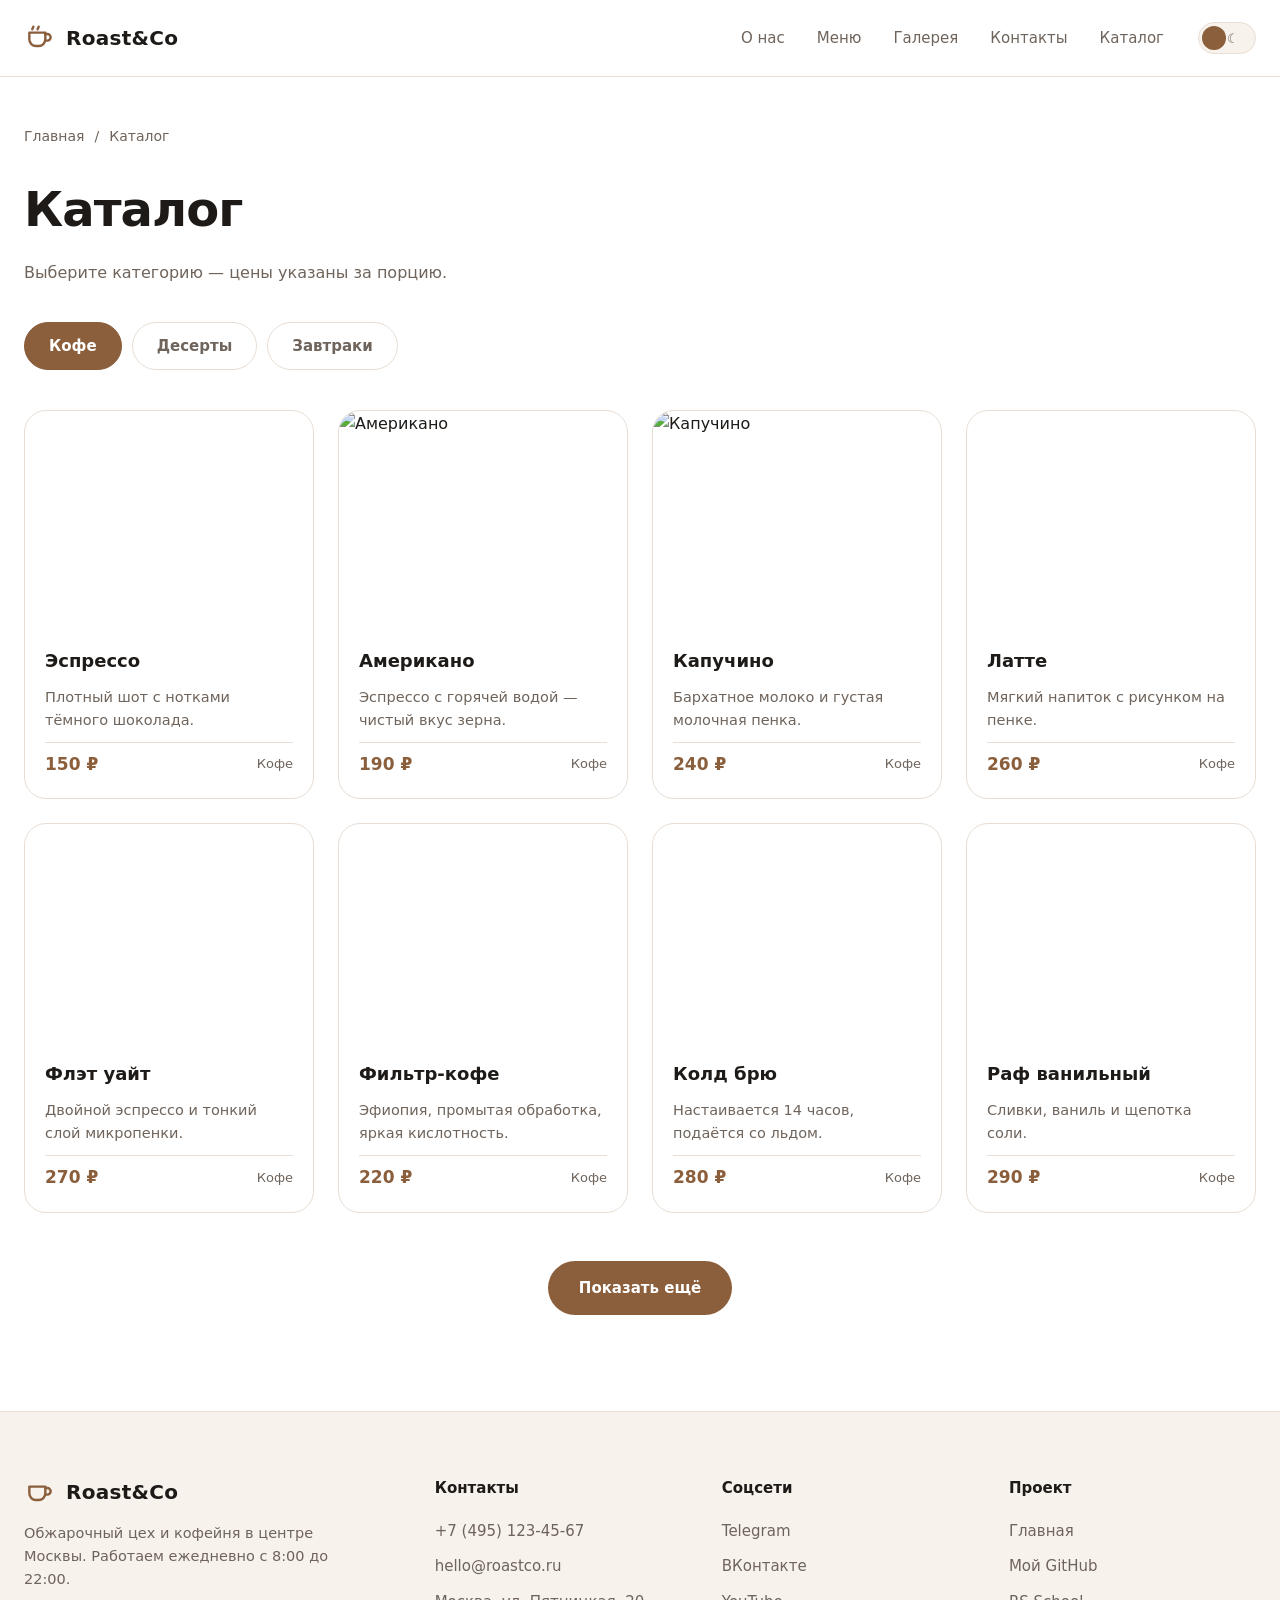
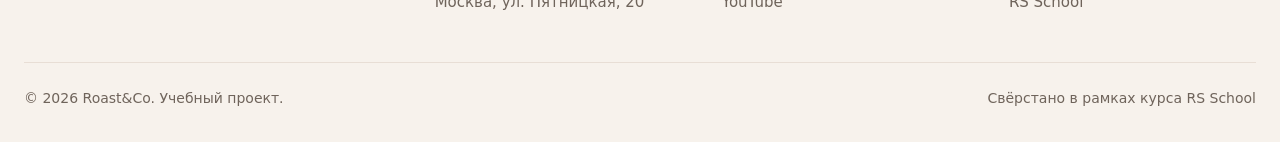
==== commit 12f32f4b: "feat: try to fix error" ====
--- a/catalog.html
+++ b/catalog.html
@@ -135,10 +135,12 @@
       </svg>
     </button>
     <div class="modal__media">
-      <img data-modal-image src="" alt="" width="600" height="450">
+      <img data-modal-image
+     src="[data-uri]"
+     alt="" width="600" height="450">
     </div>
     <div class="modal__content">
-      <h2 class="modal__title" id="modal-title" data-modal-title></h2>
+      <h2 class="modal__title" id="modal-title" data-modal-title>Товар</h2>
       <p class="modal__text" data-modal-description></p>
       <div class="modal__params" data-modal-params></div>
       <div class="modal__footer">
